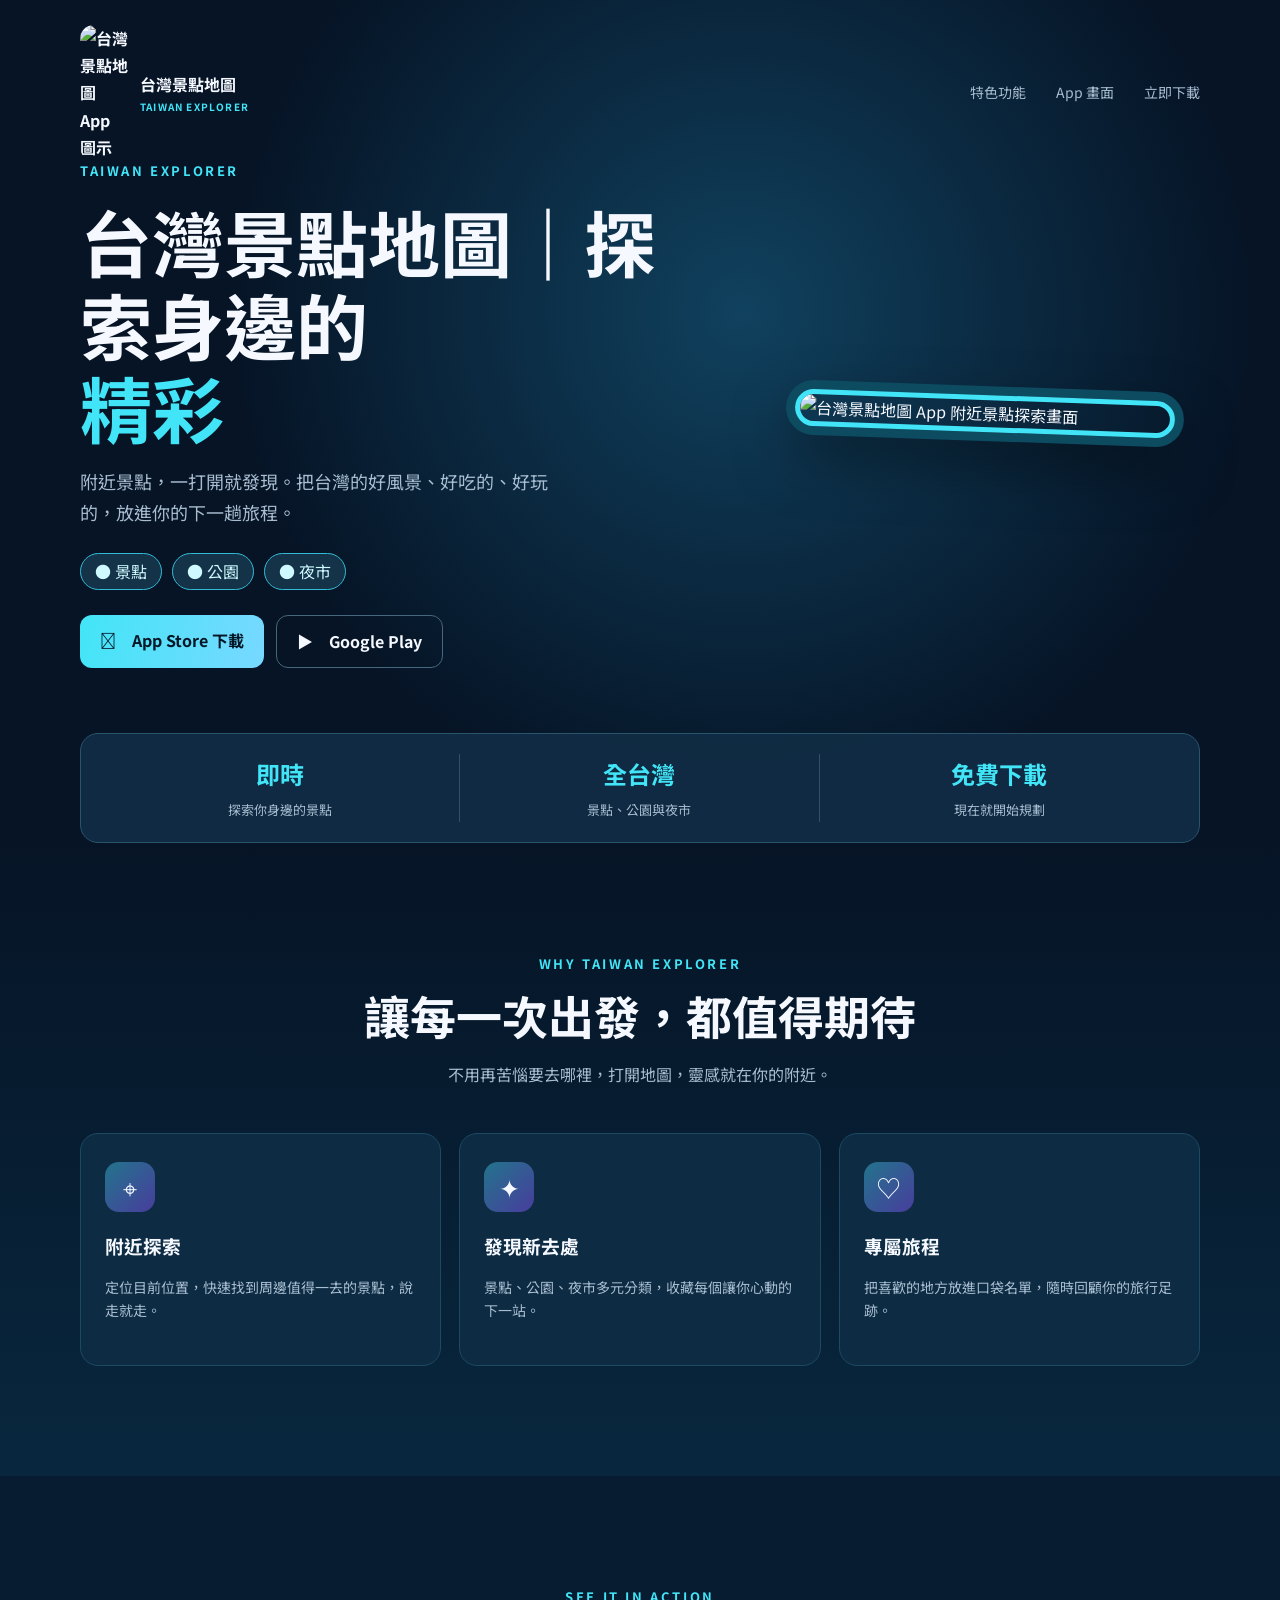
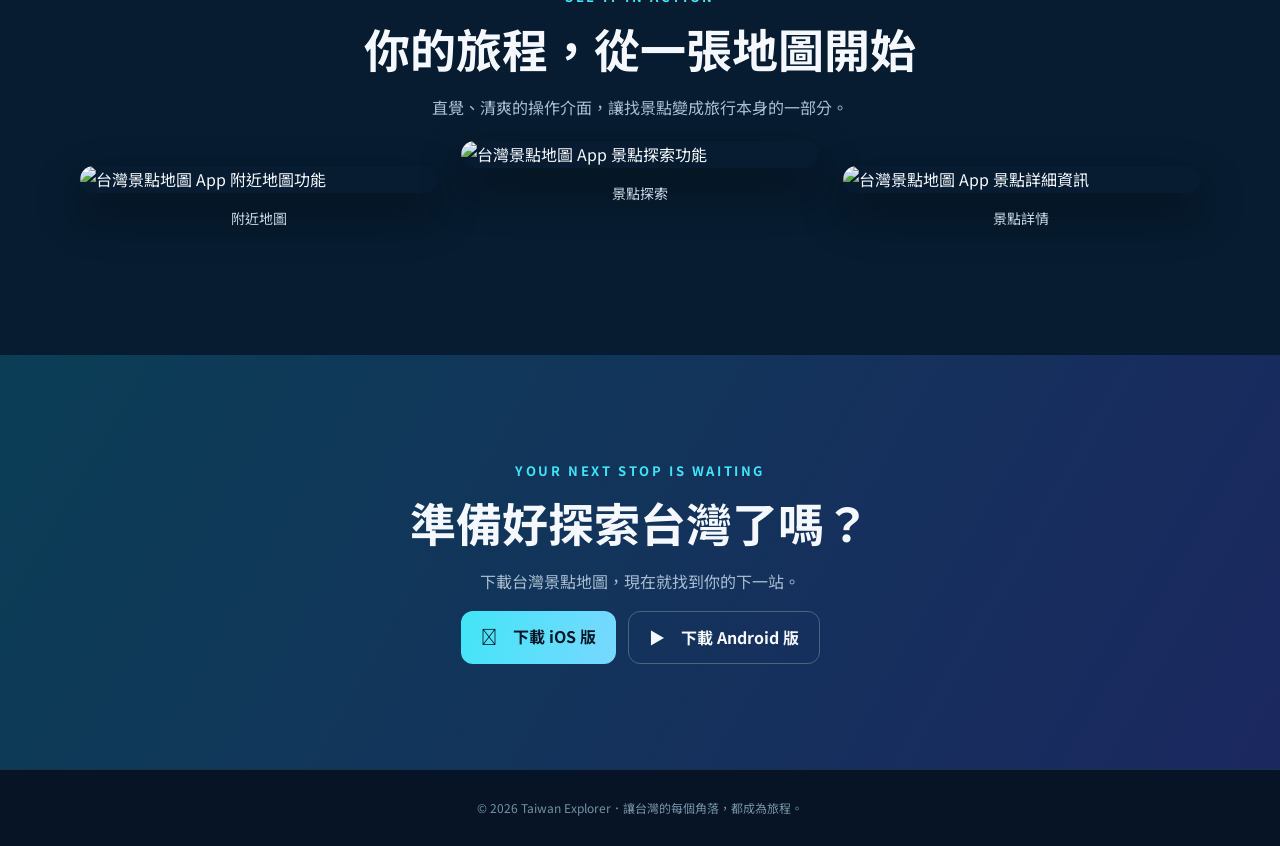
==== index.html @ 22727214 "build: 放上靜態落地頁." ====
<!doctype html>
<html lang="zh-Hant">
  <head>
    <meta charset="UTF-8" />
    <meta name="viewport" content="width=device-width, initial-scale=1.0" />
    <title>台灣景點地圖 App｜Taiwan Explorer</title>
    <meta
      name="description"
      content="台灣景點地圖 Taiwan Explorer，快速探索全台景點、夜市、公園與附近好去處。"
    />
    <link rel="canonical" href="https://qn5566.github.io/travel/" />
    <meta http-equiv="refresh" content="0; url=app.html" />
  </head>
  <body>
    <p>
      正在載入台灣景點地圖⋯⋯如果沒有自動跳轉，請
      <a href="app.html">點此進入落地頁</a>。
    </p>
    <script>
      window.location.replace("app.html");
    </script>
  </body>
</html>
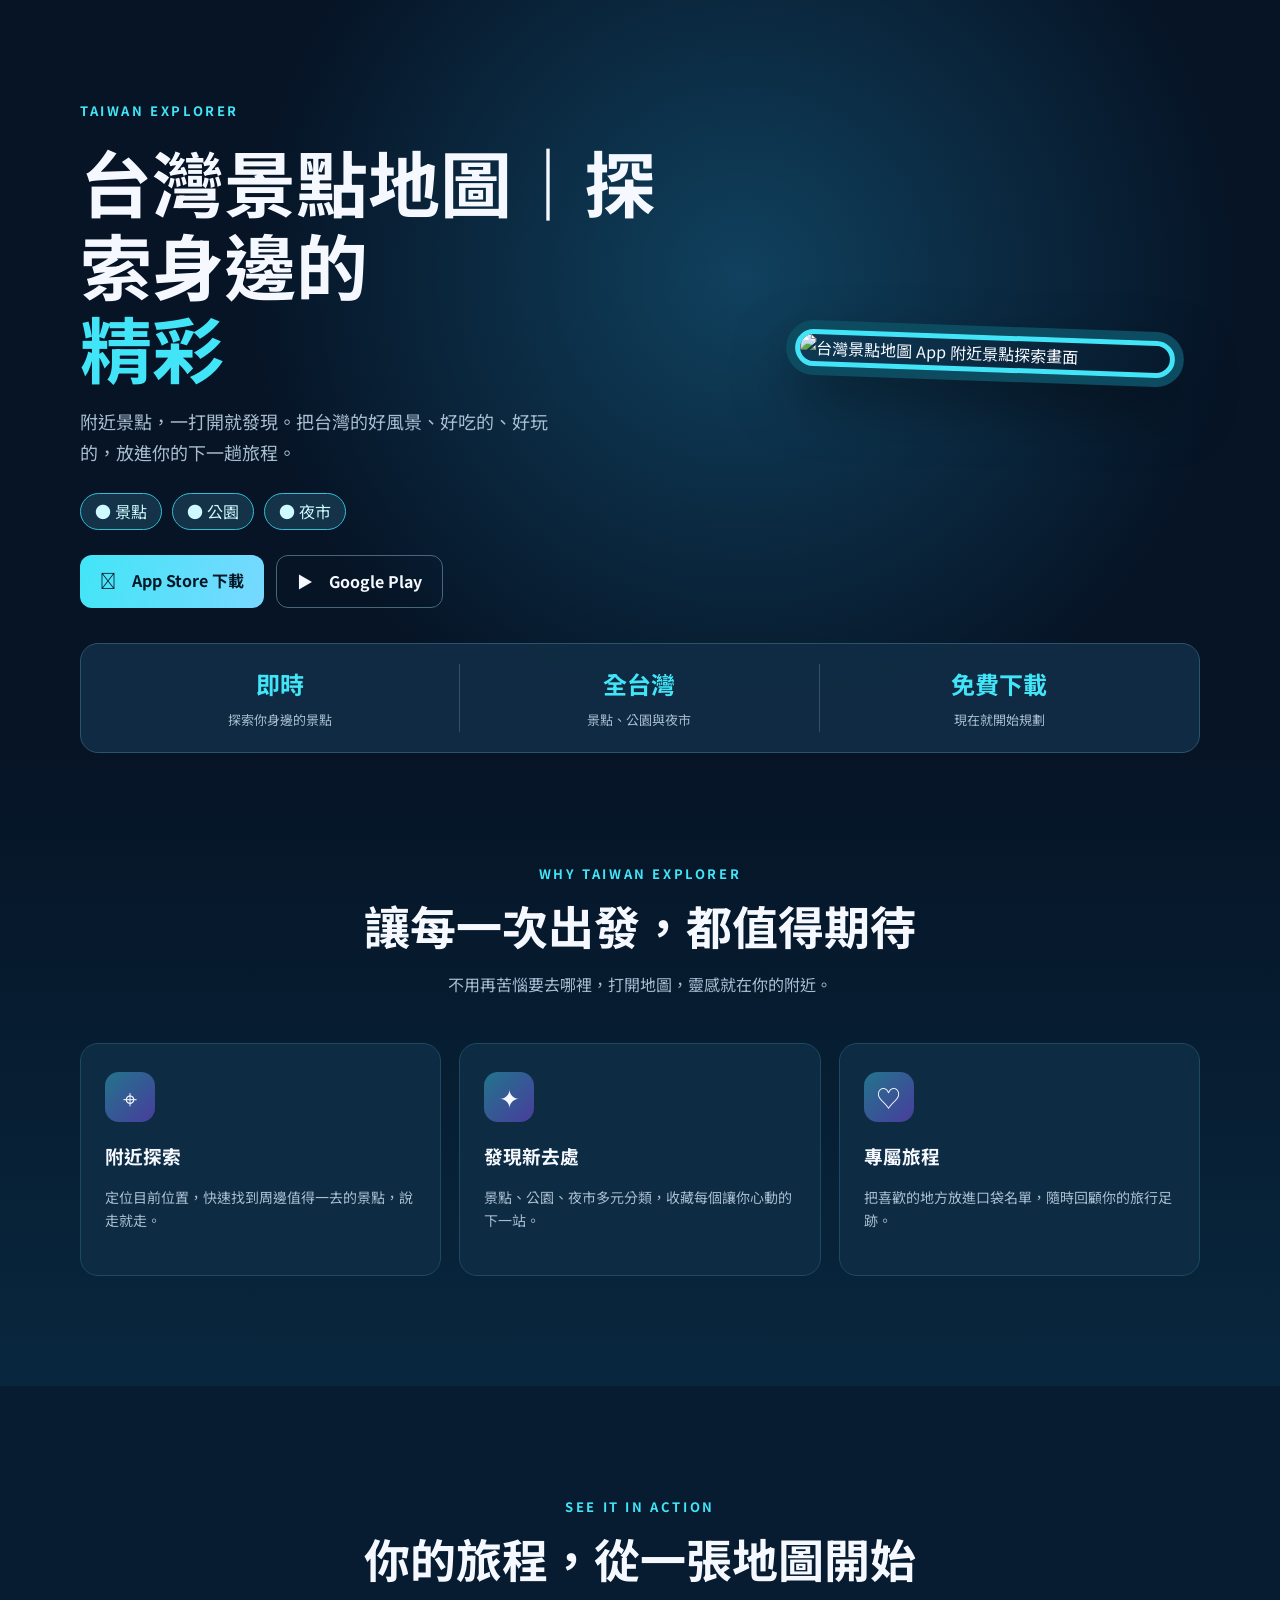
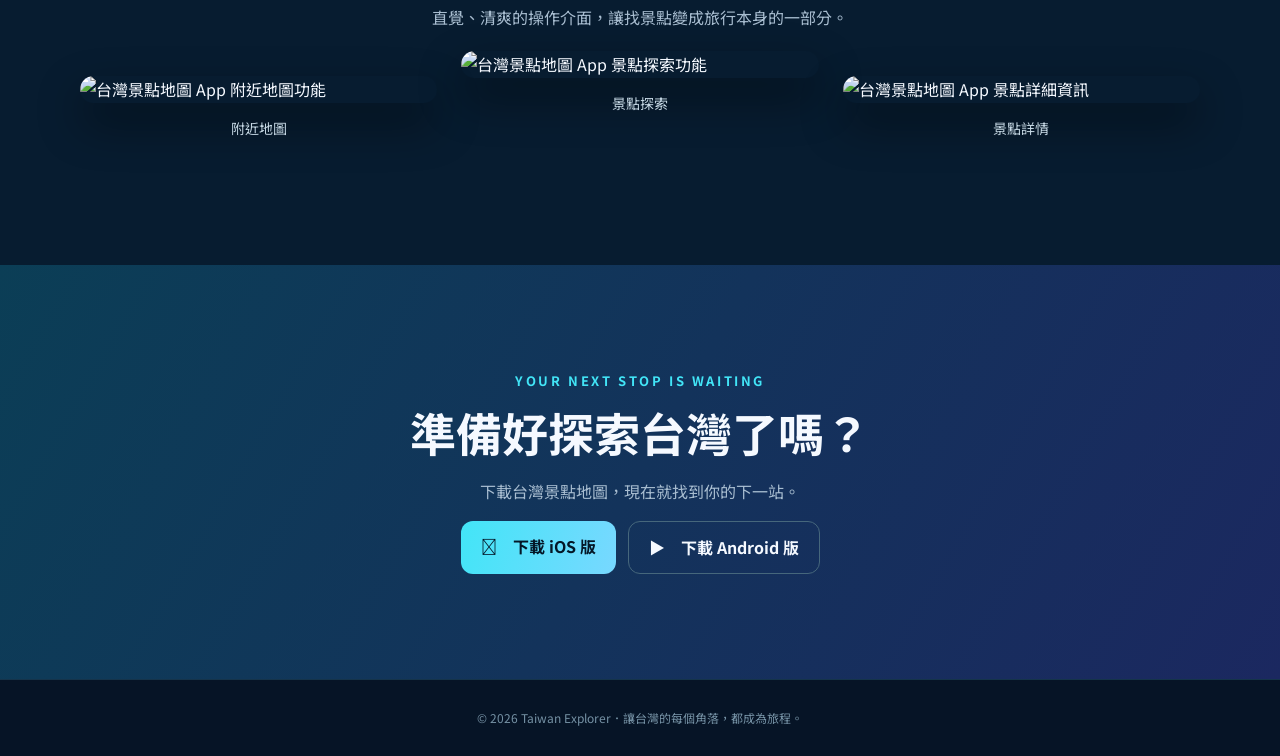
==== commit e96a7758: "feat: 更新下載落地頁." ====
--- a/index.html
+++ b/index.html
@@ -1,23 +1,584 @@
 <!doctype html>
 <html lang="zh-Hant">
-  <head>
-    <meta charset="UTF-8" />
-    <meta name="viewport" content="width=device-width, initial-scale=1.0" />
-    <title>台灣景點地圖 App｜Taiwan Explorer</title>
-    <meta
-      name="description"
-      content="台灣景點地圖 Taiwan Explorer，快速探索全台景點、夜市、公園與附近好去處。"
-    />
-    <link rel="canonical" href="https://qn5566.github.io/travel/" />
-    <meta http-equiv="refresh" content="0; url=app.html" />
-  </head>
-  <body>
-    <p>
-      正在載入台灣景點地圖⋯⋯如果沒有自動跳轉，請
-      <a href="app.html">點此進入落地頁</a>。
-    </p>
-    <script>
-      window.location.replace("app.html");
+
+<head>
+  <meta charset="UTF-8" />
+  <meta name="viewport" content="width=device-width,initial-scale=1" />
+  <title>台灣景點地圖 App｜探索全台景點、夜市與公園 | Taiwan Explorer</title>
+  <meta name="description" content="台灣景點地圖 Taiwan Explorer，快速探索全台景點、夜市、公園與附近好去處。免費下載 App，規劃你的下一趟旅程。" />
+  <meta name="keywords" content="台灣景點地圖, 台灣景點, 景點地圖, 台灣旅遊, 旅遊 App, 附近景點, 夜市, 公園" />
+  <link rel="canonical" href="https://qn5566.github.io/travel/" />
+  <meta property="og:type" content="website" />
+  <meta property="og:locale" content="zh_TW" />
+  <meta property="og:title" content="台灣景點地圖 App｜探索全台景點" />
+  <meta property="og:description" content="快速探索全台景點、夜市、公園與附近好去處。" />
+  <meta property="og:image" content="https://raw.githubusercontent.com/qn5566/travel/main/res/app_icon.png" />
+  <meta name="twitter:card" content="summary_large_image" />
+  <meta name="twitter:title" content="台灣景點地圖 App｜Taiwan Explorer" />
+  <meta name="twitter:description" content="探索身邊的精彩，找到你的下一站。" />
+  <link href="https://fonts.googleapis.com/css2?family=Noto+Sans+TC:wght@400;700;900&display=swap" rel="stylesheet" />
+  <style>
+    :root {
+      --b: #061426;
+      --c: #42e5f7;
+      --m: #a8bdd0;
+    }
+
+    * {
+      box-sizing: border-box;
+    }
+
+    body {
+      margin: 0;
+      background: var(--b);
+      color: #f5f9ff;
+      font-family: "Noto Sans TC", sans-serif;
+      line-height: 1.7;
+    }
+
+    a {
+      color: inherit;
+      text-decoration: none;
+    }
+
+    .wrap {
+      width: min(1120px, calc(100% - 48px));
+      margin: auto;
+    }
+
+    header {
+      display: none;
+      position: absolute;
+      inset: 0 0 auto;
+      padding: 25px 0;
+    }
+
+    .nav {
+      display: flex;
+      justify-content: space-between;
+      align-items: center;
+    }
+
+    .brand {
+      display: flex;
+      align-items: center;
+      gap: 12px;
+      font-weight: 700;
+    }
+
+    .brand img {
+      width: 48px;
+      border-radius: 14px;
+    }
+
+    .brand small {
+      display: block;
+      color: var(--c);
+      font-size: 10px;
+      letter-spacing: 0.12em;
+    }
+
+    .navlinks {
+      display: flex;
+      gap: 30px;
+      color: var(--m);
+      font-size: 14px;
+    }
+
+    .hero {
+      padding: 160px 0 110px;
+      min-height: 740px;
+      background: radial-gradient(circle at 58% 40%, #10415e, var(--b) 58%);
+      overflow: hidden;
+    }
+
+    .hero-grid {
+      display: grid;
+      grid-template-columns: 1fr 430px;
+      gap: 60px;
+      align-items: center;
+    }
+
+    .eyebrow {
+      color: var(--c);
+      letter-spacing: 0.2em;
+      font-size: 13px;
+      font-weight: 700;
+    }
+
+    .hero h1 {
+      font-size: clamp(42px, 6vw, 72px);
+      line-height: 1.15;
+      margin: 18px 0;
+    }
+
+    .hero h1 span {
+      color: var(--c);
+    }
+
+    .hero p {
+      color: var(--m);
+      font-size: 18px;
+      max-width: 500px;
+    }
+
+    .pills {
+      display: flex;
+      gap: 10px;
+      margin: 25px 0;
+    }
+
+    .pill {
+      border: 1px solid #32bcd5;
+      border-radius: 999px;
+      padding: 4px 14px;
+      color: #cefaff;
+      background: #143248;
+    }
+
+    .buttons {
+      display: flex;
+      gap: 12px;
+      flex-wrap: wrap;
+    }
+
+    .btn {
+      padding: 12px 20px;
+      border-radius: 12px;
+      font-weight: 700;
+    }
+
+    .primary {
+      color: #041727;
+      background: linear-gradient(105deg, var(--c), #78d8ff);
+    }
+
+    .ghost {
+      border: 1px solid #46677c;
+    }
+
+    .hero-phone {
+      width: min(100%, 380px);
+      display: block;
+      margin: auto;
+      border: 5px solid var(--c);
+      border-radius: 38px;
+      box-shadow:
+        0 0 0 9px #0d4b61,
+        0 25px 60px #0008;
+      transform: rotate(2deg);
+    }
+
+    .hero-phone.is-breathing {
+      animation: hero-phone-breathe 2.8s ease-in-out infinite;
+    }
+
+    @keyframes hero-phone-breathe {
+      0%,
+      100% {
+        box-shadow:
+          0 0 0 9px #0d4b61,
+          0 0 18px 2px rgba(66, 229, 247, 0.28),
+          0 25px 60px #0008;
+      }
+      50% {
+        box-shadow:
+          0 0 0 9px #0d4b61,
+          0 0 42px 12px rgba(66, 229, 247, 0.72),
+          0 25px 60px #0008;
+      }
+    }
+
+    @media (prefers-reduced-motion: reduce) {
+      .hero-phone.is-breathing {
+        animation: none;
+      }
+    }
+
+    .stats {
+      margin-top: -45px;
+      position: relative;
+    }
+
+    .stats-inner {
+      display: grid;
+      grid-template-columns: repeat(3, 1fr);
+      background: #102d45e6;
+      border: 1px solid #29546c;
+      border-radius: 18px;
+      padding: 20px;
+    }
+
+    .stat {
+      text-align: center;
+      border-right: 1px solid #315066;
+    }
+
+    .stat:last-child {
+      border: 0;
+    }
+
+    .stat strong {
+      display: block;
+      color: var(--c);
+      font-size: 24px;
+    }
+
+    .stat span {
+      color: var(--m);
+      font-size: 13px;
+    }
+
+    .section {
+      padding: 110px 0;
+    }
+
+    .features {
+      background: linear-gradient(#061426, #08273e);
+    }
+
+    .head {
+      text-align: center;
+      max-width: 650px;
+      margin: 0 auto 45px;
+    }
+
+    .head h2,
+    .download h2 {
+      font-size: clamp(30px, 4vw, 46px);
+      line-height: 1.25;
+      margin: 12px 0;
+    }
+
+    .head p,
+    .download p {
+      color: var(--m);
+    }
+
+    .feature-grid {
+      display: grid;
+      grid-template-columns: repeat(3, 1fr);
+      gap: 18px;
+    }
+
+    .feature {
+      padding: 28px 24px;
+      background: #0d2b43;
+      border: 1px solid #1d4962;
+      border-radius: 18px;
+    }
+
+    .feature-icon {
+      font-size: 25px;
+      width: 50px;
+      height: 50px;
+      display: grid;
+      place-items: center;
+      border-radius: 14px;
+      background: linear-gradient(135deg, #23748c, #483d9d);
+    }
+
+    .feature h3 {
+      margin: 18px 0 5px;
+    }
+
+    .feature p {
+      color: var(--m);
+      font-size: 14px;
+    }
+
+    .screens {
+      background: #071c30;
+    }
+
+    .screen-row {
+      display: grid;
+      grid-template-columns: repeat(3, 1fr);
+      gap: 24px;
+      align-items: end;
+    }
+
+    .screen-card img {
+      width: 100%;
+      display: block;
+      border-radius: 22px;
+      box-shadow: 0 20px 45px #0007;
+    }
+
+    .screen-card:nth-child(2) {
+      transform: translateY(-25px);
+    }
+
+    .screen-label {
+      text-align: center;
+      color: #c7d9e5;
+      font-size: 14px;
+    }
+
+    .download {
+      text-align: center;
+      padding: 105px 0;
+      background: linear-gradient(120deg, #0b3e56, #1b2860);
+    }
+
+    .download .buttons {
+      justify-content: center;
+    }
+
+    .footer {
+      text-align: center;
+      padding: 28px;
+      color: #7591a4;
+      font-size: 12px;
+      border-top: 1px solid #15344b;
+    }
+
+    @media (max-width: 800px) {
+      .navlinks {
+        display: none;
+      }
+
+      .hero {
+        padding-top: 130px;
+      }
+
+      .hero-grid {
+        grid-template-columns: 1fr;
+        gap: 45px;
+      }
+
+      .hero-art {
+        order: -1;
+      }
+
+      .hero-phone {
+        width: min(75vw, 330px);
+      }
+
+      .feature-grid {
+        grid-template-columns: 1fr;
+      }
+
+      .screen-row {
+        gap: 10px;
+      }
+
+      .screen-card img {
+        border-radius: 12px;
+      }
+
+      .screen-card:nth-child(2) {
+        transform: translateY(-12px);
+      }
+    }
+
+    @media (max-width: 480px) {
+      .wrap {
+        width: calc(100% - 32px);
+      }
+
+      .hero h1 {
+        font-size: 40px;
+      }
+
+      .stats-inner {
+        grid-template-columns: 1fr;
+        padding: 8px 20px;
+      }
+
+      .stat {
+        border: 0;
+        border-bottom: 1px solid #315066;
+        padding: 10px;
+      }
+
+      .stat:last-child {
+        border: 0;
+      }
+
+      .section {
+        padding: 80px 0;
+      }
+
+      .btn {
+        width: 100%;
+        text-align: center;
+      }
+
+      .pills {
+        flex-wrap: wrap;
+      }
+    }
+
+    /* WordPress theme isolation */
+    #top .hero {
+      display: block !important;
+      height: auto !important;
+      min-height: 620px !important;
+      padding: 100px 0 80px !important;
+    }
+
+    #top .hero-grid {
+      display: grid !important;
+      align-items: center !important;
+    }
+
+    #top .hero h1 {
+      margin: 18px 0 !important;
+    }
+
+    #top .hero-phone {
+      max-width: 380px !important;
+      height: auto !important;
+    }
+
+    @media (max-width: 800px) {
+      #top .hero {
+        min-height: 0 !important;
+        padding: 70px 0 60px !important;
+      }
+    }
+  </style>
+  <script type="application/ld+json">
+      {
+        "@context": "https://schema.org",
+        "@type": "MobileApplication",
+        "name": "台灣景點地圖",
+        "alternateName": "Taiwan Explorer",
+        "applicationCategory": "TravelApplication",
+        "operatingSystem": "iOS, Android",
+        "description": "探索全台景點、夜市、公園與附近好去處的旅遊 App。",
+        "image": "https://raw.githubusercontent.com/qn5566/travel/main/res/app_icon.png",
+        "offers": { "@type": "Offer", "price": "0", "priceCurrency": "TWD" }
+      }
     </script>
-  </body>
+</head>
+
+<body>
+  <header>
+    <div class="wrap nav">
+      <a class="brand" href="#top"><img src="https://raw.githubusercontent.com/qn5566/travel/main/res/app_icon.png"
+          alt="台灣景點地圖 App 圖示" /><span>台灣景點地圖<small>TAIWAN EXPLORER</small></span></a>
+      <nav class="navlinks">
+        <a href="#features">特色功能</a><a href="#screens">App 畫面</a><a href="#download">立即下載</a>
+      </nav>
+    </div>
+  </header>
+  <main id="top">
+    <section class="hero">
+      <div class="wrap hero-grid">
+        <div>
+          <div class="eyebrow">TAIWAN EXPLORER</div>
+          <h1>台灣景點地圖｜探索身邊的<br /><span>精彩</span></h1>
+          <p>
+            附近景點，一打開就發現。把台灣的好風景、好吃的、好玩的，放進你的下一趟旅程。
+          </p>
+          <div class="pills">
+            <span class="pill">● 景點</span><span class="pill">● 公園</span><span class="pill">● 夜市</span>
+          </div>
+          <div class="buttons">
+            <a class="btn primary" href="https://apps.apple.com/us/app/id1671108420">　App Store 下載</a><a
+              class="btn ghost" href="https://play.google.com/store/apps/details?id=com.meetstudio.travel">▶　Google
+              Play</a>
+          </div>
+        </div>
+        <div class="hero-art">
+          <img class="hero-phone"
+            src="https://raw.githubusercontent.com/qn5566/travel/main/app_pic/marketing_intro/intro_1_ios_6.5-inch.png"
+            alt="台灣景點地圖 App 附近景點探索畫面" />
+        </div>
+      </div>
+    </section>
+    <section class="stats">
+      <div class="wrap stats-inner">
+        <div class="stat">
+          <strong>即時</strong><span>探索你身邊的景點</span>
+        </div>
+        <div class="stat">
+          <strong>全台灣</strong><span>景點、公園與夜市</span>
+        </div>
+        <div class="stat">
+          <strong>免費下載</strong><span>現在就開始規劃</span>
+        </div>
+      </div>
+    </section>
+    <section class="section features" id="features">
+      <div class="wrap">
+        <div class="head">
+          <div class="eyebrow">WHY TAIWAN EXPLORER</div>
+          <h2>讓每一次出發，都值得期待</h2>
+          <p>不用再苦惱要去哪裡，打開地圖，靈感就在你的附近。</p>
+        </div>
+        <div class="feature-grid">
+          <article class="feature">
+            <div class="feature-icon">⌖</div>
+            <h3>附近探索</h3>
+            <p>定位目前位置，快速找到周邊值得一去的景點，說走就走。</p>
+          </article>
+          <article class="feature">
+            <div class="feature-icon">✦</div>
+            <h3>發現新去處</h3>
+            <p>景點、公園、夜市多元分類，收藏每個讓你心動的下一站。</p>
+          </article>
+          <article class="feature">
+            <div class="feature-icon">♡</div>
+            <h3>專屬旅程</h3>
+            <p>把喜歡的地方放進口袋名單，隨時回顧你的旅行足跡。</p>
+          </article>
+        </div>
+      </div>
+    </section>
+    <section class="section screens" id="screens">
+      <div class="wrap">
+        <div class="head">
+          <div class="eyebrow">SEE IT IN ACTION</div>
+          <h2>你的旅程，從一張地圖開始</h2>
+          <p>直覺、清爽的操作介面，讓找景點變成旅行本身的一部分。</p>
+        </div>
+        <div class="screen-row">
+          <div class="screen-card">
+            <img
+              src="https://raw.githubusercontent.com/qn5566/travel/main/app_pic/ios_upload_1284x2778/03_nearby_map.png"
+              alt="台灣景點地圖 App 附近地圖功能" />
+            <p class="screen-label">附近地圖</p>
+          </div>
+          <div class="screen-card">
+            <img
+              src="https://raw.githubusercontent.com/qn5566/travel/main/app_pic/ios_upload_1284x2778/04_attractions.png"
+              alt="台灣景點地圖 App 景點探索功能" />
+            <p class="screen-label">景點探索</p>
+          </div>
+          <div class="screen-card">
+            <img
+              src="https://raw.githubusercontent.com/qn5566/travel/main/app_pic/ios_upload_1284x2778/05_place_details.png"
+              alt="台灣景點地圖 App 景點詳細資訊" />
+            <p class="screen-label">景點詳情</p>
+          </div>
+        </div>
+      </div>
+    </section>
+    <section class="download" id="download">
+      <div class="wrap">
+        <div class="eyebrow">YOUR NEXT STOP IS WAITING</div>
+        <h2>準備好探索台灣了嗎？</h2>
+        <p>下載台灣景點地圖，現在就找到你的下一站。</p>
+        <div class="buttons">
+          <a class="btn primary" href="https://apps.apple.com/us/app/id1671108420">　下載 iOS 版</a><a class="btn ghost"
+            href="https://play.google.com/store/apps/details?id=com.meetstudio.travel">▶　下載 Android 版</a>
+        </div>
+      </div>
+    </section>
+  </main>
+  <footer class="footer">
+    © 2026 Taiwan Explorer．讓台灣的每個角落，都成為旅程。
+  </footer>
+  <script>
+    document.addEventListener("DOMContentLoaded", function () {
+      var phone = document.querySelector(".hero-phone");
+      if (!phone || window.matchMedia("(prefers-reduced-motion: reduce)").matches) return;
+      phone.classList.add("is-breathing");
+    });
+  </script>
+</body>
+
 </html>
